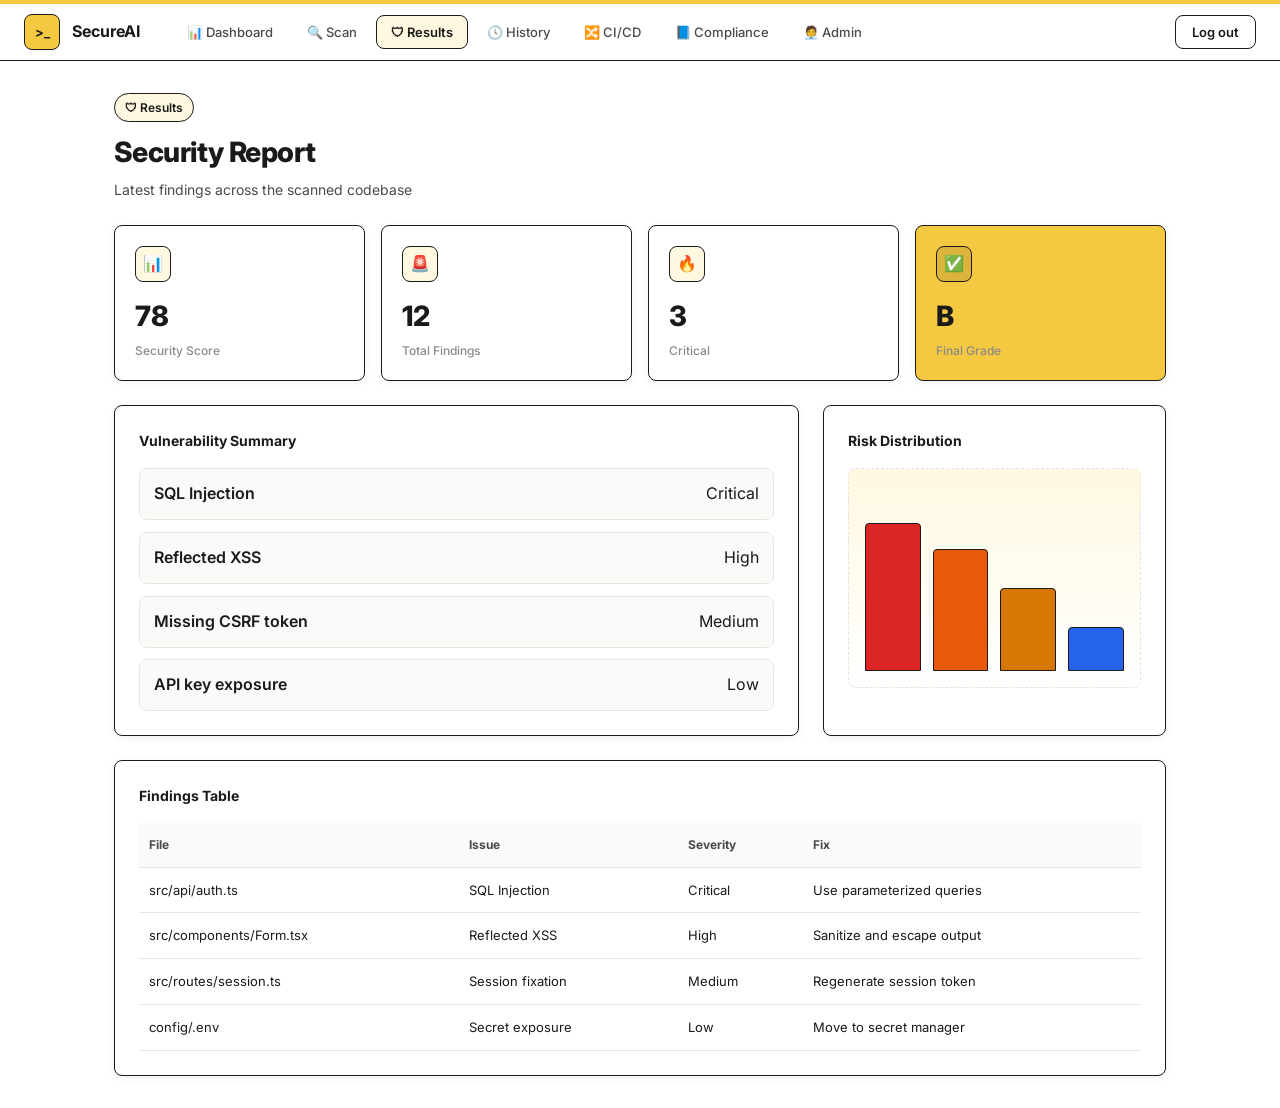
==== results.html @ 1b4d081f "first commit" ====
<!DOCTYPE html>
<html lang="en">
<head>
  <meta charset="UTF-8" />
  <meta name="viewport" content="width=device-width, initial-scale=1.0" />
  <title>Results — SecureAI</title>
  <link rel="stylesheet" href="style.css" />
</head>
<body data-page="results">
  <div class="topbar"></div>
  <header class="header app-header">
    <div class="container header-inner">
      <a href="index.html" class="logo">
        <span class="logo-box">&gt;_</span>
        <span class="logo-text">SecureAI</span>
      </a>
      <nav class="app-nav">
        <a href="dashboard.html">📊 Dashboard</a>
        <a href="scan.html">🔍 Scan</a>
        <a href="results.html" class="active">🛡 Results</a>
        <a href="history.html">🕓 History</a>
        <a href="cicd.html">🔀 CI/CD</a>
        <a href="compliance.html">📘 Compliance</a>
        <a href="admin.html">🧑‍💼 Admin</a>
      </nav>
      <a href="index.html" class="btn btn-secondary">Log out</a>
    </div>
  </header>

  <main class="app-main">
    <div class="page-eyebrow">
      <span class="highlight-box">🛡 Results</span>
    </div>
    <h1 class="page-title">Security Report</h1>
    <p class="page-sub">Latest findings across the scanned codebase</p>

    <div class="stats-grid" style="margin-top:24px;">
      <div class="card stat-card">
        <div class="stat-icon">📊</div>
        <p class="stat-value" id="result-score">78</p>
        <p class="stat-label">Security Score</p>
      </div>
      <div class="card stat-card">
        <div class="stat-icon">🚨</div>
        <p class="stat-value" id="result-findings">12</p>
        <p class="stat-label">Total Findings</p>
      </div>
      <div class="card stat-card">
        <div class="stat-icon">🔥</div>
        <p class="stat-value" id="result-critical">3</p>
        <p class="stat-label">Critical</p>
      </div>
      <div class="card-accent stat-card">
        <div class="stat-icon">✅</div>
        <p class="stat-value" id="result-grade">B</p>
        <p class="stat-label">Final Grade</p>
      </div>
    </div>

    <div class="dash-grid">
      <div class="card" style="padding:24px;">
        <h3 class="panel-title">Vulnerability Summary</h3>
        <div id="results-summary" class="summary-list"></div>
      </div>

      <div class="card" style="padding:24px;">
        <h3 class="panel-title">Risk Distribution</h3>
        <div class="chart-placeholder" style="gap:12px;">
          <div class="chart-bar" style="height:80%; background:#dc2626;"></div>
          <div class="chart-bar" style="height:66%; background:#ea580c;"></div>
          <div class="chart-bar" style="height:45%; background:#d97706;"></div>
          <div class="chart-bar" style="height:24%; background:#2563eb;"></div>
        </div>
      </div>
    </div>

    <div class="card" style="padding:24px; margin-top:24px;">
      <h3 class="panel-title">Findings Table</h3>
      <div class="table-wrap">
        <table class="data-table">
          <thead>
            <tr>
              <th>File</th>
              <th>Issue</th>
              <th>Severity</th>
              <th>Fix</th>
            </tr>
          </thead>
          <tbody id="results-table-body"></tbody>
        </table>
      </div>
    </div>
  </main>

  <script src="demo.js"></script>
</body>
</html>
---- style.css ----
@import url('https://fonts.googleapis.com/css2?family=Inter:wght@400;500;600;700;800&family=JetBrains+Mono:wght@400;600&display=swap');

/* ═══════════════════════════════════════════════════════════════
   SecureAI Design System — Warm Yellow + Boxed + Minimal
   (Plain HTML/CSS version of the hero page + a few components)
   ═══════════════════════════════════════════════════════════════ */

:root {
  --brand-primary: #F5C842;
  --brand-primary-hover: #E5B832;
  --brand-primary-light: #FFF8E1;
  --brand-primary-dark: #C9A020;

  --bg-primary: #FFFFFF;
  --bg-secondary: #FAFAF8;
  --bg-code: #F9F9F6;

  --border-primary: #1A1A1A;
  --border-light: #E5E5E0;

  --text-primary: #1A1A1A;
  --text-secondary: #4A4A4A;
  --text-tertiary: #8A8A8A;
  --text-inverse: #FFFFFF;

  --bg-tertiary: #F0F0EC;

  --shadow-md: 0 2px 8px rgba(0, 0, 0, 0.06);
  --shadow-lg: 0 4px 16px rgba(0, 0, 0, 0.08);

  --radius-sm: 4px;
  --radius-md: 8px;
  --radius-lg: 14px;
}

* {
  box-sizing: border-box;
}

html {
  scroll-behavior: smooth;
}

body {
  margin: 0;
  background: var(--bg-primary);
  color: var(--text-primary);
  font-family: 'Inter', 'Segoe UI', system-ui, -apple-system, sans-serif;
  -webkit-font-smoothing: antialiased;
  line-height: 1.6;
}

.container {
  max-width: 1280px;
  margin: 0 auto;
  padding: 0 24px;
}

/* ── Header ─────────────────────────────────────────────────── */
.topbar {
  height: 4px;
  background: var(--brand-primary);
}

.header {
  border-bottom: 1.5px solid var(--border-primary);
}

.header-inner {
  height: 56px;
  display: flex;
  align-items: center;
  justify-content: space-between;
}

.logo {
  display: flex;
  align-items: center;
  gap: 12px;
  text-decoration: none;
  color: inherit;
}

.logo-box {
  width: 36px;
  height: 36px;
  background: var(--brand-primary);
  border: 1.5px solid var(--border-primary);
  border-radius: var(--radius-md);
  display: flex;
  align-items: center;
  justify-content: center;
  font-weight: 700;
  font-size: 13px;
  transition: transform 0.3s ease;
}

.logo:hover .logo-box {
  transform: rotate(-8deg) scale(1.08);
}

.header {
  transition: box-shadow 0.25s ease, background 0.25s ease;
}

.header.is-scrolled {
  box-shadow: var(--shadow-md);
  background: rgba(255, 255, 255, 0.92);
  backdrop-filter: blur(6px);
}

.logo-text {
  font-weight: 700;
  font-size: 16px;
  color: var(--text-primary);
}

/* ── Buttons ────────────────────────────────────────────────── */
.btn {
  display: inline-flex;
  align-items: center;
  justify-content: center;
  gap: 8px;
  padding: 6px 16px;
  border-radius: var(--radius-md);
  font-size: 13px;
  font-weight: 600;
  cursor: pointer;
  transition: transform 0.15s ease, box-shadow 0.15s ease, background 0.15s ease;
  border: 1.5px solid var(--border-primary);
  text-decoration: none;
  color: var(--text-primary);
  position: relative;
}

.btn:hover {
  transform: translateY(-2px);
}

.btn:active {
  transform: translateY(0) scale(0.97);
}

.btn:disabled {
  cursor: default;
  opacity: 0.7;
  transform: none;
}

.btn-secondary {
  background: var(--bg-primary);
}

.btn-secondary:hover {
  background: var(--bg-secondary);
  box-shadow: var(--shadow-md);
}

.btn-lg {
  padding: 12px 28px;
  font-size: 15px;
}

.btn-primary {
  background: var(--brand-primary);
}

.btn-primary:hover {
  background: var(--brand-primary-hover);
  box-shadow: var(--shadow-md);
}

.btn-dark {
  background: var(--text-primary);
  color: var(--text-inverse);
}

.btn-dark:hover {
  background: #333333;
  box-shadow: var(--shadow-md);
}

/* ── Card ───────────────────────────────────────────────────── */
.card {
  background: #FFFFFF;
  border: 1.5px solid var(--border-primary);
  border-radius: var(--radius-md);
  box-shadow: var(--shadow-md);
  transition: box-shadow 0.25s ease, transform 0.25s ease;
}

.card:hover {
  box-shadow: var(--shadow-lg);
  transform: translateY(-4px);
}

.card-accent {
  background: var(--brand-primary);
  border: 1.5px solid var(--border-primary);
  border-radius: var(--radius-md);
  box-shadow: var(--shadow-md);
  transition: box-shadow 0.25s ease, transform 0.25s ease;
}

.card-accent:hover {
  box-shadow: var(--shadow-lg);
  transform: translateY(-4px);
}

/* ── Highlight box / pill ───────────────────────────────────── */
.highlight-box {
  display: inline-flex;
  align-items: center;
  gap: 4px;
  font-size: 12px;
  font-weight: 600;
  padding: 4px 10px;
  border-radius: 999px;
  border: 1.5px solid var(--border-primary);
  background: var(--brand-primary-light);
  color: var(--text-primary);
}

/* ── Background dots + wavy separator ──────────────────────── */
.bg-dots {
  background-image: radial-gradient(circle, var(--border-light) 1px, transparent 1px);
  background-size: 24px 24px;
}

.wavy-separator {
  height: 12px;
  background-image: repeating-linear-gradient(135deg, var(--border-light) 0 2px, transparent 2px 12px);
  opacity: 0.6;
}

/* ── Hero ───────────────────────────────────────────────────── */
.hero {
  padding: 80px 0;
}

.hero-grid {
  display: grid;
  grid-template-columns: 1fr;
  gap: 48px;
  align-items: center;
}

@media (min-width: 1024px) {
  .hero-grid {
    grid-template-columns: 1fr 1fr;
    gap: 64px;
  }
}

.hero-tags {
  display: flex;
  align-items: center;
  gap: 8px;
  margin-bottom: 24px;
  opacity: 0;
  animation: fadeInUp 0.6s ease forwards;
  animation-delay: 0.05s;
}

.hero-version {
  font-size: 12px;
  color: var(--text-tertiary);
}

.hero-title {
  font-size: 44px;
  font-weight: 800;
  line-height: 1.12;
  letter-spacing: -0.03em;
  color: var(--text-primary);
  margin: 0 0 20px;
  opacity: 0;
  animation: fadeInUp 0.6s ease forwards;
  animation-delay: 0.15s;
}

.underline-text {
  position: relative;
  display: inline-block;
  border-bottom: 3px solid var(--brand-primary);
}

.hero-desc {
  font-size: 16px;
  color: var(--text-secondary);
  line-height: 1.7;
  max-width: 480px;
  margin: 0 0 32px;
  opacity: 0;
  animation: fadeInUp 0.6s ease forwards;
  animation-delay: 0.25s;
}

.hero-actions {
  display: flex;
  gap: 12px;
  flex-wrap: wrap;
  opacity: 0;
  animation: fadeInUp 0.6s ease forwards;
  animation-delay: 0.35s;
}

/* ── Terminal preview card ──────────────────────────────────── */
.terminal-card {
  padding: 0;
  overflow: hidden;
  opacity: 0;
  animation: fadeInScale 0.5s ease forwards, floatY 6s ease-in-out 0.6s infinite;
  animation-delay: 0.3s;
  will-change: transform;
}

.terminal-header {
  background: var(--brand-primary);
  border-bottom: 1.5px solid var(--border-primary);
  padding: 10px 16px;
  display: flex;
  align-items: center;
  gap: 8px;
}

.terminal-dots {
  display: flex;
  gap: 6px;
}

.dot {
  width: 10px;
  height: 10px;
  border-radius: 50%;
  border: 1.5px solid var(--border-primary);
}

.dot-red { background: #ff5f57; }
.dot-yellow { background: #febc2e; }
.dot-green { background: #28c840; }

.terminal-title {
  font-size: 12px;
  font-weight: 600;
  color: var(--text-primary);
  margin-left: 8px;
}

.terminal-body {
  padding: 20px;
  background: var(--bg-code);
  font-family: 'JetBrains Mono', monospace;
  font-size: 13px;
  line-height: 2;
  color: var(--text-secondary);
}

.terminal-body > div {
  opacity: 0;
  animation: fadeInUp 0.4s ease forwards;
}

.terminal-body > div:nth-child(1) { animation-delay: 0.9s; }
.terminal-body > div:nth-child(2) { animation-delay: 1.1s; }
.terminal-body > div:nth-child(3) { animation-delay: 1.3s; }
.terminal-body > div:nth-child(4) { animation-delay: 1.5s; }
.terminal-body > div:nth-child(5) { animation-delay: 1.7s; }
.terminal-body > div:nth-child(6) { animation-delay: 1.9s; }
.terminal-body > div:nth-child(7) { animation-delay: 2.1s; }

.t-muted { color: var(--text-tertiary); }
.t-green { color: #16A34A; }
.t-amber { color: #D97706; }
.t-red { color: #DC2626; }
.t-orange { color: #EA580C; }
.t-blue { color: #2563EB; }
.t-score {
  margin-top: 8px;
  color: #16A34A;
  font-weight: 600;
}

/* ── Section layout ─────────────────────────────────────────── */
.section {
  padding: 64px 0;
}

.section-head {
  text-align: center;
  margin-bottom: 48px;
}

.section-head h2 {
  font-size: 28px;
  font-weight: 800;
  color: var(--text-primary);
  margin: 8px 0;
}

.section-head p {
  font-size: 14px;
  color: var(--text-secondary);
  max-width: 560px;
  margin: 0 auto;
}

/* ── How it Works — step cards ──────────────────────────────── */
.steps-list {
  display: flex;
  flex-direction: column;
  gap: 12px;
  max-width: 640px;
  margin: 0 auto;
}

.step-card {
  padding: 20px 24px;
  display: flex;
  align-items: center;
  gap: 20px;
}

.step-icon {
  width: 44px;
  height: 44px;
  border-radius: var(--radius-md);
  background: var(--brand-primary);
  border: 1.5px solid var(--border-primary);
  display: flex;
  align-items: center;
  justify-content: center;
  flex-shrink: 0;
  font-size: 18px;
  transition: transform 0.25s ease;
}

.step-card:hover .step-icon {
  transform: scale(1.12) rotate(-4deg);
}

.step-card:hover .chevron {
  transform: translateX(4px);
}

.chevron {
  transition: transform 0.25s ease;
}

.step-body {
  flex: 1;
}

.step-meta {
  display: flex;
  align-items: center;
  gap: 8px;
  margin-bottom: 2px;
}

.step-badge {
  font-size: 11px;
  font-weight: 700;
  color: var(--brand-primary-dark);
  background: var(--brand-primary-light);
  padding: 2px 8px;
  border-radius: var(--radius-sm);
  border: 1px solid var(--border-primary);
}

.step-title {
  font-size: 14px;
  font-weight: 700;
  color: var(--text-primary);
}

.step-body p {
  font-size: 13px;
  color: var(--text-secondary);
  margin: 2px 0 0;
}

.chevron {
  font-size: 18px;
  color: var(--text-tertiary);
  flex-shrink: 0;
}

/* ── Features grid ──────────────────────────────────────────── */
.grid-3 {
  display: grid;
  grid-template-columns: 1fr;
  gap: 20px;
}

@media (min-width: 640px) {
  .grid-3 { grid-template-columns: 1fr 1fr; }
}

@media (min-width: 1024px) {
  .grid-3 { grid-template-columns: 1fr 1fr 1fr; }
}

.feature-card {
  padding: 24px;
}

.feature-icon {
  width: 44px;
  height: 44px;
  border-radius: var(--radius-md);
  background: var(--brand-primary);
  border: 1.5px solid var(--border-primary);
  display: flex;
  align-items: center;
  justify-content: center;
  margin-bottom: 16px;
  font-size: 20px;
  transition: transform 0.25s ease;
}

.feature-card:hover .feature-icon {
  transform: scale(1.12) rotate(-4deg);
}

.feature-card h3 {
  font-size: 15px;
  font-weight: 700;
  color: var(--text-primary);
  margin: 0 0 8px;
}

.feature-card p {
  font-size: 13px;
  color: var(--text-secondary);
  line-height: 1.6;
  margin: 0;
}

/* ── CTA box ────────────────────────────────────────────────── */
.cta-box {
  padding: 48px 32px;
  text-align: center;
}

.cta-box h2 {
  font-size: 24px;
  font-weight: 800;
  color: var(--text-primary);
  margin: 0 0 8px;
}

.cta-box p {
  font-size: 14px;
  color: var(--text-secondary);
  margin: 0 auto 24px;
  max-width: 480px;
}

/* ── Footer ─────────────────────────────────────────────────── */
.footer {
  border-top: 1.5px solid var(--border-primary);
  padding: 24px 0;
}

.footer-inner {
  display: flex;
  align-items: center;
  justify-content: space-between;
  font-size: 12px;
  color: var(--text-tertiary);
}

/* ═══════════════════════════════════════════════════════════════
   APP SHELL — Dashboard / Scan pages
   ═══════════════════════════════════════════════════════════════ */
.app-header .header-inner {
  justify-content: flex-start;
  gap: 32px;
}

.app-nav {
  display: none;
  align-items: center;
  gap: 4px;
  flex: 1;
}

@media (min-width: 900px) {
  .app-nav { display: flex; }
}

.app-nav a {
  display: flex;
  align-items: center;
  gap: 6px;
  padding: 6px 14px;
  border-radius: var(--radius-md);
  font-size: 13px;
  font-weight: 500;
  color: var(--text-secondary);
  text-decoration: none;
  border: 1.5px solid transparent;
}

.app-nav a.active {
  color: var(--text-primary);
  font-weight: 600;
  background: var(--brand-primary-light);
  border-color: var(--border-primary);
}

.app-main {
  max-width: 1100px;
  margin: 0 auto;
  padding: 32px 24px;
}

.page-eyebrow {
  margin-bottom: 8px;
}

.page-title {
  font-size: 28px;
  font-weight: 800;
  color: var(--text-primary);
  letter-spacing: -0.02em;
  margin: 0;
}

.page-sub {
  font-size: 14px;
  color: var(--text-secondary);
  margin: 4px 0 0;
}

/* ── Stat cards ─────────────────────────────────────────────── */
.stats-grid {
  display: grid;
  grid-template-columns: 1fr;
  gap: 16px;
  margin-bottom: 24px;
}

@media (min-width: 640px) {
  .stats-grid { grid-template-columns: 1fr 1fr; }
}

@media (min-width: 1024px) {
  .stats-grid { grid-template-columns: repeat(4, 1fr); }
}

.stat-card {
  padding: 20px;
}

.stat-icon {
  width: 36px;
  height: 36px;
  border-radius: var(--radius-md);
  background: var(--brand-primary-light);
  border: 1.5px solid var(--border-primary);
  display: flex;
  align-items: center;
  justify-content: center;
  margin-bottom: 12px;
  font-size: 16px;
}

.stat-card.card-accent .stat-icon {
  background: rgba(0, 0, 0, 0.1);
}

.stat-value {
  font-size: 28px;
  font-weight: 800;
  color: var(--text-primary);
  margin: 0;
}

.stat-label {
  font-size: 12px;
  color: var(--text-tertiary);
  margin: 2px 0 0;
  font-weight: 500;
}

/* ── Dashboard main grid ────────────────────────────────────── */
.dash-grid {
  display: grid;
  grid-template-columns: 1fr;
  gap: 24px;
}

@media (min-width: 1024px) {
  .dash-grid { grid-template-columns: 2fr 1fr; }
}

.panel-title {
  font-size: 14px;
  font-weight: 700;
  color: var(--text-primary);
  display: flex;
  align-items: center;
  gap: 8px;
  margin: 0 0 16px;
}

.chart-placeholder {
  height: 220px;
  border-radius: var(--radius-md);
  border: 1.5px dashed var(--border-light);
  display: flex;
  align-items: flex-end;
  justify-content: space-between;
  gap: 8px;
  padding: 16px;
  background: linear-gradient(180deg, var(--brand-primary-light) 0%, transparent 100%);
}

.chart-bar {
  flex: 1;
  background: var(--brand-primary);
  border: 1.5px solid var(--border-primary);
  border-radius: 4px 4px 0 0;
}

.quick-actions {
  display: flex;
  flex-direction: column;
  gap: 8px;
}

.quick-action {
  display: flex;
  align-items: center;
  gap: 12px;
  padding: 12px;
  border: 1.5px solid var(--border-primary);
  border-radius: var(--radius-md);
  text-decoration: none;
  color: inherit;
  background: var(--bg-primary);
}

.quick-action.accent {
  background: var(--brand-primary);
}

.quick-action-icon {
  width: 36px;
  height: 36px;
  border-radius: var(--radius-md);
  background: var(--brand-primary-light);
  border: 1.5px solid var(--border-primary);
  display: flex;
  align-items: center;
  justify-content: center;
  flex-shrink: 0;
  font-size: 16px;
}

.quick-action.accent .quick-action-icon {
  background: rgba(0, 0, 0, 0.1);
}

.quick-action-title {
  font-size: 13px;
  font-weight: 600;
  color: var(--text-primary);
  margin: 0;
}

.quick-action-desc {
  font-size: 11px;
  color: var(--text-tertiary);
  margin: 0;
}

/* ── Tabs (Scan page) ───────────────────────────────────────── */
.tabs {
  display: flex;
  gap: 4px;
  border-bottom: 1.5px solid var(--border-primary);
  padding: 8px 8px 0;
  overflow-x: auto;
}

.tab {
  display: flex;
  align-items: center;
  gap: 6px;
  padding: 10px 16px;
  font-size: 13px;
  font-weight: 500;
  color: var(--text-secondary);
  border-bottom: 3px solid transparent;
  cursor: pointer;
  white-space: nowrap;
  background: none;
  border-top: none;
  border-left: none;
  border-right: none;
}

.tab.active {
  color: var(--text-primary);
  font-weight: 700;
  border-bottom-color: var(--brand-primary);
}

.tab-panel {
  padding: 24px;
}

.tab-panel.hidden {
  display: none;
}

.dropzone {
  border: 1.5px dashed var(--border-light);
  border-radius: var(--radius-md);
  padding: 40px 24px;
  text-align: center;
  color: var(--text-tertiary);
}

.dropzone-icon {
  width: 56px;
  height: 56px;
  border-radius: var(--radius-lg);
  background: var(--bg-secondary);
  border: 1.5px solid var(--border-light);
  display: flex;
  align-items: center;
  justify-content: center;
  font-size: 24px;
  margin: 0 auto 16px;
}

.code-textarea {
  width: 100%;
  min-height: 220px;
  resize: vertical;
  padding: 14px;
  font-family: 'JetBrains Mono', monospace;
  font-size: 13px;
  background: var(--bg-code);
  border: 1.5px solid var(--border-light);
  border-radius: var(--radius-md);
  color: var(--text-primary);
}

.form-row {
  display: flex;
  flex-direction: column;
  gap: 6px;
  margin-bottom: 16px;
}

.form-row label {
  font-size: 12px;
  font-weight: 600;
  color: var(--text-secondary);
}

.form-row select,
.form-row input[type="text"] {
  padding: 10px 12px;
  border: 1.5px solid var(--border-primary);
  border-radius: var(--radius-md);
  font-size: 13px;
  background: var(--bg-primary);
  color: var(--text-primary);
  font-family: inherit;
}

.checkbox-row {
  display: flex;
  align-items: center;
  gap: 8px;
  font-size: 13px;
  color: var(--text-primary);
  margin-bottom: 10px;
}

.usage-bar-track {
  height: 6px;
  border-radius: 3px;
  background: var(--bg-tertiary);
  overflow: hidden;
  margin-top: 6px;
}

.usage-bar-fill {
  height: 100%;
  background: var(--brand-primary);
  border-radius: 3px;
}

/* ── Results / History / CI/CD etc ──────────────────────────── */
.summary-list,
.pipeline-list,
.activity-list,
.framework-list,
.policy-list {
  display: flex;
  flex-direction: column;
  gap: 12px;
}

.summary-row,
.pipeline-row,
.policy-item {
  display: flex;
  align-items: center;
  justify-content: space-between;
  gap: 12px;
  padding: 12px 14px;
  border: 1.5px solid var(--border-light);
  border-radius: var(--radius-md);
  background: var(--bg-secondary);
}

.summary-row span:first-child,
.pipeline-row strong,
.policy-item span:first-child {
  color: var(--text-primary);
  font-weight: 600;
}

.pipeline-row {
  align-items: flex-start;
}

.pipeline-row small,
.activity-item small {
  display: block;
  color: var(--text-tertiary);
  font-size: 11px;
  margin-top: 4px;
}

.status-pill {
  display: inline-flex;
  align-items: center;
  justify-content: center;
  padding: 4px 8px;
  border-radius: 999px;
  font-size: 11px;
  font-weight: 700;
  border: 1.5px solid var(--border-primary);
}

.status-pill.success {
  background: rgba(22, 163, 74, 0.1);
  color: #15803d;
}

.status-pill.warn {
  background: rgba(217, 119, 6, 0.1);
  color: #b45309;
}

.status-pill.danger {
  background: rgba(220, 38, 38, 0.1);
  color: #b91c1c;
}

.two-col-grid {
  display: grid;
  grid-template-columns: 1fr;
  gap: 24px;
  margin-top: 24px;
}

@media (min-width: 1024px) {
  .two-col-grid { grid-template-columns: 1fr 1fr; }
}

.activity-item {
  display: flex;
  align-items: flex-start;
  gap: 10px;
  padding: 12px 0;
  border-bottom: 1px solid var(--border-light);
}

.activity-item:last-child {
  border-bottom: none;
}

.activity-item .dot {
  margin-top: 5px;
}

.table-wrap {
  overflow-x: auto;
}

.data-table {
  width: 100%;
  border-collapse: collapse;
  font-size: 13px;
}

.data-table th,
.data-table td {
  text-align: left;
  padding: 12px 10px;
  border-bottom: 1px solid var(--border-light);
  color: var(--text-primary);
}

.data-table th {
  color: var(--text-secondary);
  font-size: 12px;
  font-weight: 700;
  background: var(--bg-secondary);
}

.history-list {
  display: flex;
  flex-direction: column;
  gap: 16px;
}

.history-item {
  padding: 20px 20px;
  display: flex;
  align-items: center;
  justify-content: space-between;
  gap: 16px;
  flex-wrap: wrap;
}

.history-main {
  display: flex;
  align-items: center;
  gap: 12px;
}

.history-main h3 {
  margin: 0;
  font-size: 15px;
  color: var(--text-primary);
}

.history-main p {
  margin: 4px 0 0;
  font-size: 12px;
  color: var(--text-tertiary);
}

.history-badge {
  width: 42px;
  height: 42px;
  display: flex;
  align-items: center;
  justify-content: center;
  border-radius: var(--radius-md);
  border: 1.5px solid var(--border-primary);
  background: var(--brand-primary);
  font-weight: 800;
  color: var(--text-primary);
}

.history-badge.grade-a {
  background: rgba(22, 163, 74, 0.12);
}

.history-badge.grade-c {
  background: rgba(217, 119, 6, 0.12);
}

.history-meta {
  display: flex;
  align-items: center;
  gap: 8px;
  flex-wrap: wrap;
}

.framework-row {
  display: flex;
  flex-direction: column;
  gap: 8px;
  padding: 8px 0;
}

.framework-row span {
  font-size: 13px;
  color: var(--text-primary);
  font-weight: 600;
}

.progress-line {
  height: 8px;
  border-radius: 999px;
  background: var(--bg-tertiary);
  overflow: hidden;
  border: 1.5px solid var(--border-light);
}

.progress-line span {
  display: block;
  height: 100%;
  background: var(--brand-primary);
  border-radius: inherit;
  transition: width 0.8s ease;
}

/* ═══════════════════════════════════════════════════════════════
   ANIMATIONS
   ═══════════════════════════════════════════════════════════════ */
@keyframes fadeInUp {
  from { opacity: 0; transform: translateY(18px); }
  to { opacity: 1; transform: translateY(0); }
}

@keyframes fadeInScale {
  from { opacity: 0; transform: scale(0.96); }
  to { opacity: 1; transform: scale(1); }
}

@keyframes floatY {
  0%, 100% { transform: translateY(0); }
  50% { transform: translateY(-6px); }
}

@keyframes spin {
  to { transform: rotate(360deg); }
}

@keyframes shake {
  10%, 90% { transform: translateX(-1px); }
  20%, 80% { transform: translateX(2px); }
  30%, 50%, 70% { transform: translateX(-4px); }
  40%, 60% { transform: translateX(4px); }
}

/* Scroll-reveal utility applied via JS to cards, rows and list items */
.reveal-init {
  opacity: 0;
  transform: translateY(16px);
  transition: opacity 0.4s cubic-bezier(0.22, 1, 0.36, 1), transform 0.4s cubic-bezier(0.22, 1, 0.36, 1);
}

.reveal-init.is-visible {
  opacity: 1;
  transform: translateY(0);
}

@media (prefers-reduced-motion: reduce) {
  *, *::before, *::after {
    animation-duration: 0.001ms !important;
    animation-iteration-count: 1 !important;
    transition-duration: 0.001ms !important;
  }
}


/* ═══════════════════════════════════════════════════════════════
   AUTH — Login / Sign up pages
   ═══════════════════════════════════════════════════════════════ */
.auth-main {
  min-height: calc(100vh - 60px);
  display: flex;
  align-items: center;
  justify-content: center;
  padding: 48px 20px;
}

.auth-wrap {
  width: 100%;
  max-width: 420px;
  opacity: 0;
  animation: fadeInScale 0.5s ease forwards;
  animation-delay: 0.1s;
}

.auth-card {
  padding: 32px;
}

.auth-head {
  text-align: center;
  margin-bottom: 24px;
}

.auth-head h1 {
  font-size: 24px;
  font-weight: 800;
  margin: 12px 0 4px;
  color: var(--text-primary);
}

.auth-head p {
  font-size: 13px;
  color: var(--text-secondary);
  margin: 0;
}

.auth-hint {
  display: flex;
  flex-direction: column;
  gap: 2px;
  font-size: 12px;
  color: var(--text-secondary);
  background: var(--brand-primary-light);
  border: 1.5px solid var(--border-primary);
  border-radius: var(--radius-md);
  padding: 10px 12px;
  margin-bottom: 20px;
}

.auth-hint strong {
  color: var(--text-primary);
  font-size: 12px;
}

.auth-hint code {
  background: rgba(0, 0, 0, 0.06);
  padding: 1px 5px;
  border-radius: 4px;
  font-family: 'JetBrains Mono', monospace;
}

.form-banner-error {
  display: none;
  font-size: 12px;
  margin: -4px 0 14px;
}

.form-banner-error.visible {
  display: block;
}

.auth-form .form-row {
  margin-bottom: 14px;
}

.auth-form input[type="text"],
.auth-form input[type="email"],
.auth-form input[type="password"] {
  width: 100%;
  padding: 10px 12px;
  border: 1.5px solid var(--border-primary);
  border-radius: var(--radius-md);
  font-size: 13px;
  font-family: inherit;
  background: var(--bg-primary);
  color: var(--text-primary);
  transition: box-shadow 0.2s ease, border-color 0.2s ease;
}

.auth-form input:focus {
  outline: none;
  border-color: var(--brand-primary-dark);
  box-shadow: 0 0 0 3px rgba(245, 200, 66, 0.35);
}

.auth-form input.input-error {
  border-color: #DC2626;
  animation: shake 0.4s ease;
}

.field-error {
  font-size: 11px;
  color: #DC2626;
  margin-top: 4px;
  display: none;
}

.field-error.visible {
  display: block;
}

.auth-row-between {
  display: flex;
  align-items: center;
  justify-content: space-between;
  font-size: 12px;
  margin-bottom: 18px;
}

.auth-row-between a {
  color: var(--brand-primary-dark);
  font-weight: 600;
  text-decoration: none;
}

.auth-row-between a:hover {
  text-decoration: underline;
}

.auth-checkbox {
  display: flex;
  align-items: center;
  gap: 6px;
  color: var(--text-secondary);
}

.auth-checkbox.input-error {
  color: #DC2626;
  animation: shake 0.4s ease;
}

.btn-block {
  width: 100%;
}

.btn-spinner {
  width: 14px;
  height: 14px;
  border-radius: 50%;
  border: 2px solid rgba(0, 0, 0, 0.25);
  border-top-color: var(--text-primary);
  animation: spin 0.6s linear infinite;
  display: inline-block;
}

.auth-divider {
  display: flex;
  align-items: center;
  gap: 12px;
  margin: 20px 0;
  font-size: 11px;
  color: var(--text-tertiary);
  text-transform: uppercase;
  letter-spacing: 0.04em;
}

.auth-divider::before,
.auth-divider::after {
  content: "";
  flex: 1;
  height: 1px;
  background: var(--border-light);
}

.auth-social {
  display: flex;
  flex-direction: column;
  gap: 10px;
  margin-bottom: 20px;
}

.auth-footer-text {
  text-align: center;
  font-size: 13px;
  color: var(--text-secondary);
}

.auth-footer-text a {
  color: var(--brand-primary-dark);
  font-weight: 700;
  text-decoration: none;
}

.auth-footer-text a:hover {
  text-decoration: underline;
}

.auth-success-toast {
  position: fixed;
  top: 20px;
  right: 20px;
  background: var(--text-primary);
  color: var(--text-inverse);
  padding: 12px 18px;
  border-radius: var(--radius-md);
  font-size: 13px;
  font-weight: 600;
  box-shadow: var(--shadow-lg);
  opacity: 0;
  transform: translateY(-12px);
  transition: opacity 0.3s ease, transform 0.3s ease;
  z-index: 50;
}

.auth-success-toast.visible {
  opacity: 1;
  transform: translateY(0);
}
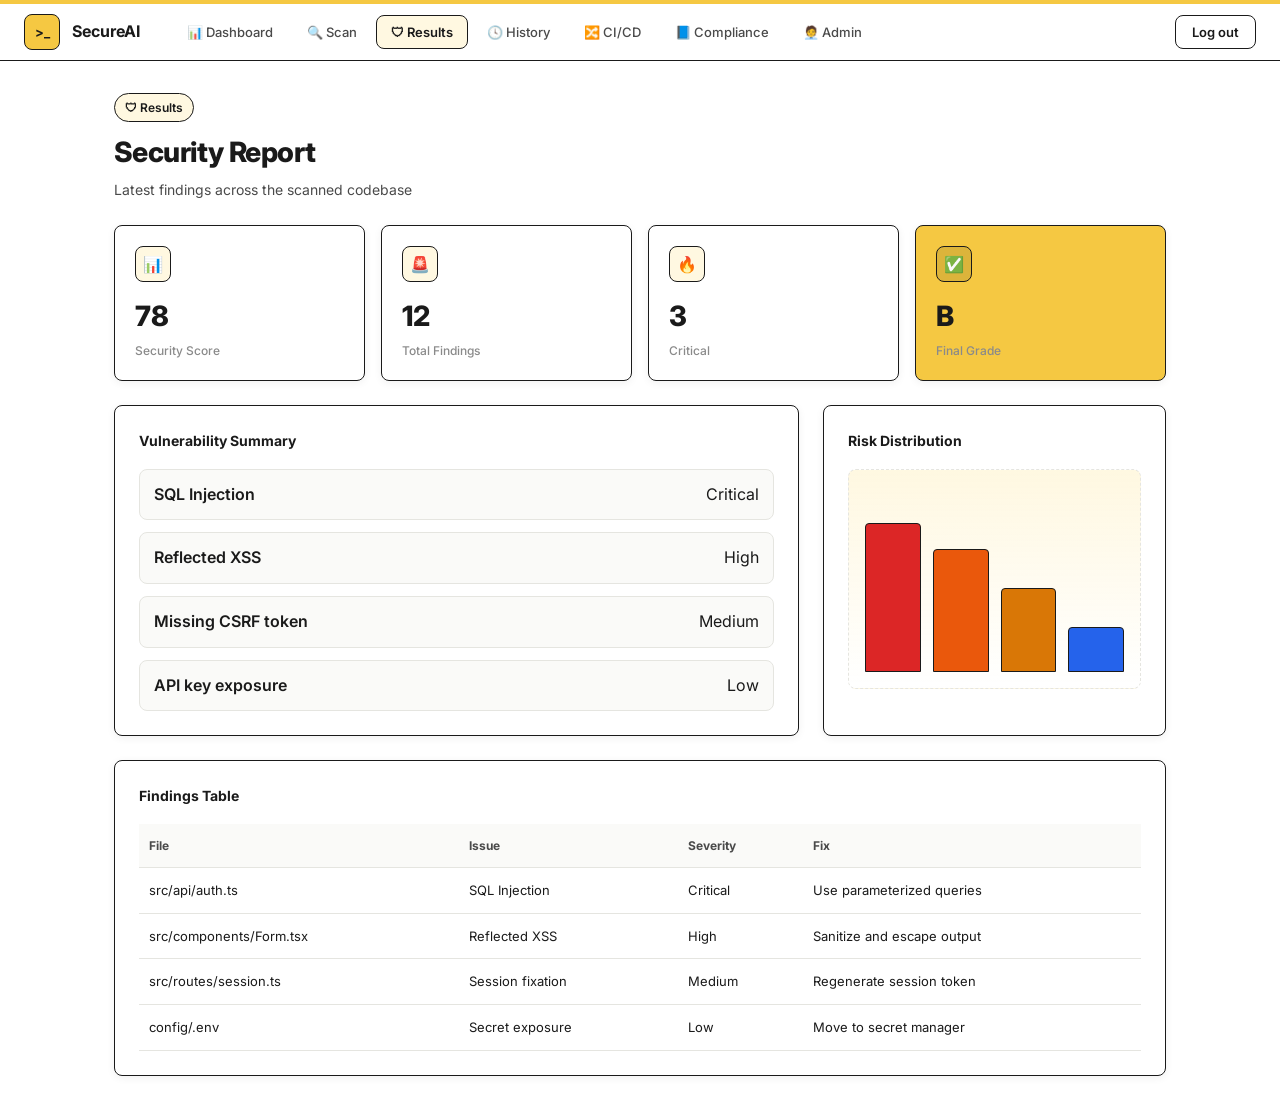
==== commit b066f30e: "Add hidden scan source details section to results.html" ====
--- a/results.html
+++ b/results.html
@@ -33,6 +33,8 @@
     </div>
     <h1 class="page-title">Security Report</h1>
     <p class="page-sub">Latest findings across the scanned codebase</p>
+
+    <div id="scan-source-details" class="card scan-source-details" hidden></div>
 
     <div class="stats-grid" style="margin-top:24px;">
       <div class="card stat-card">
